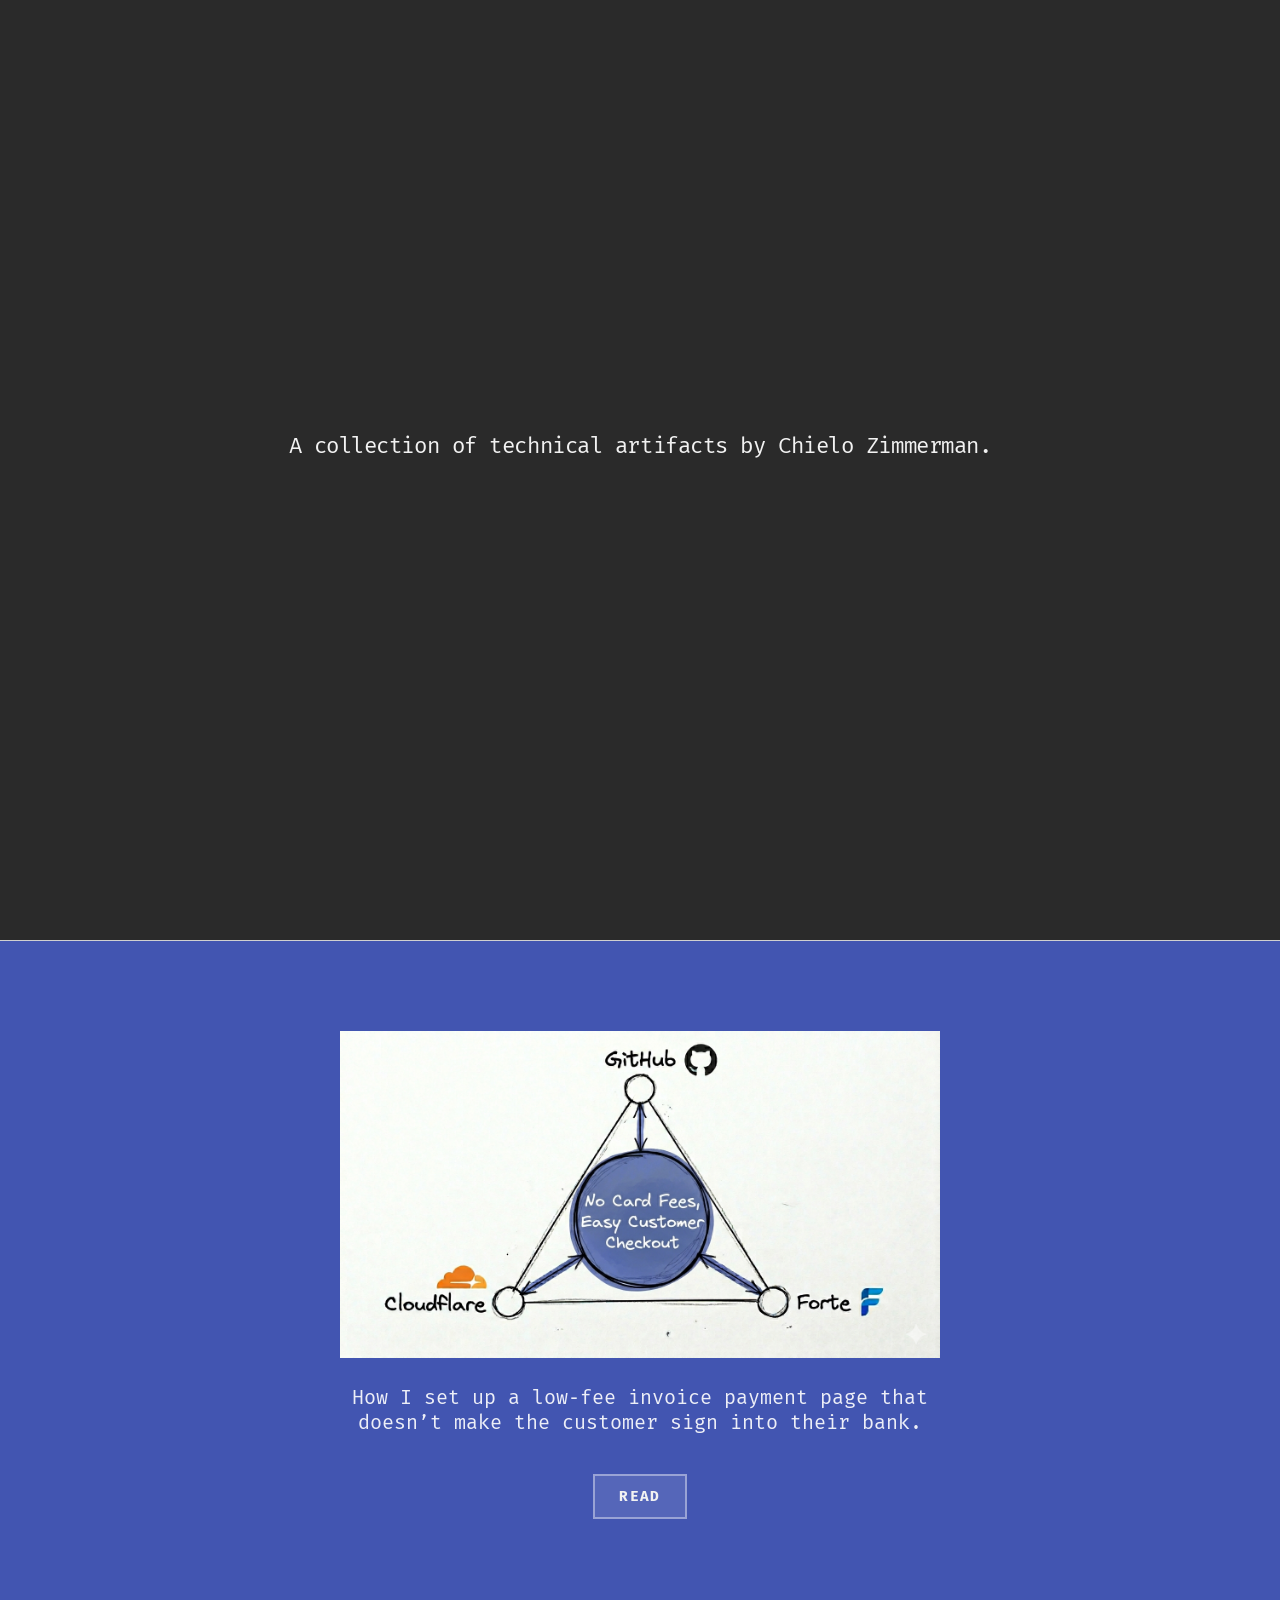
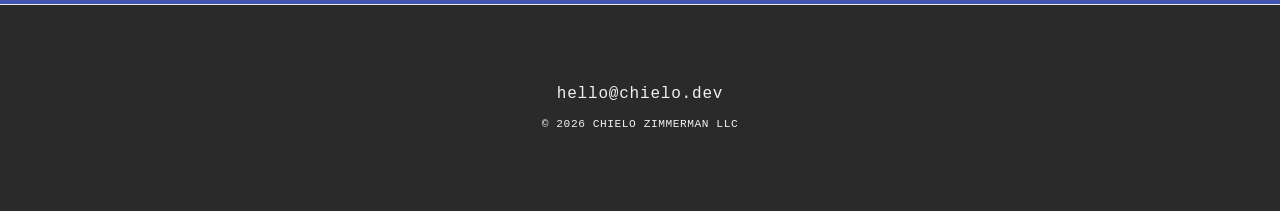
==== index.html @ 282011fb "cleans up more design, names images" ====
<!DOCTYPE html>
<html lang="en">
<head>
    <meta charset="UTF-8">
    <meta name="viewport" content="width=device-width, initial-scale=1.0">
    <title>A collection of technical artifacts by Chielo Zimmerman.</title>
    <link rel="stylesheet" href="styles.css">
    <link href="https://fonts.googleapis.com/css2?family=Fira+Mono&display=swap" rel="stylesheet">
</head>
<body>
   
    <section class="hero">
         <h1>A collection of technical artifacts by Chielo&nbspZimmerman.</h1>
    </section>

    
    <article class="article-preview post-forte">
        <div class="content-wrapper">
          <img src="../images/low-fee-checkout-preview.png" alt="Github, Cloudfront and Forte = no card fees, easy customer checkout" class="responsive-img">
          <h2>How I set up a low‑fee invoice payment page that doesn’t make the customer sign into their bank.</h2>
          <a href="/projects/low-fee-customer-friendly-ach-payments" class="article-link">READ</a>
       </div>
    </article>


    <footer>
      <p class="footer-email">hello@chielo.dev</p>
      <p class="footer-copy">© 2026 Chielo Zimmerman LLC</p>
    </footer>

</body>
</html>
---- styles.css ----
@import url('css/index.css');
@import url('css/hero.css');
@import url('css/article.css');
@import url('css/footer.css');


body {
  margin: 0px;
  font-size: 0.75rem;
  font-family: "Fira Mono", monospace;
  background-color: #2a2a2a;
  color: #f2f2f2;
}

.responsive-img {
  margin-bottom: 1.5rem;
  width: 100%;
}
  

a {
  color: white;
}


/* ==========================================================================
   SPECIFIC ARTICLE TEMPLATE THEMES
   ========================================================================== */

.post-forte {
  color: #f2f2f2;
  background: #4255b1;
}

.post-azure {
  background-color: #305036;
  color: #f2f2f2;
}
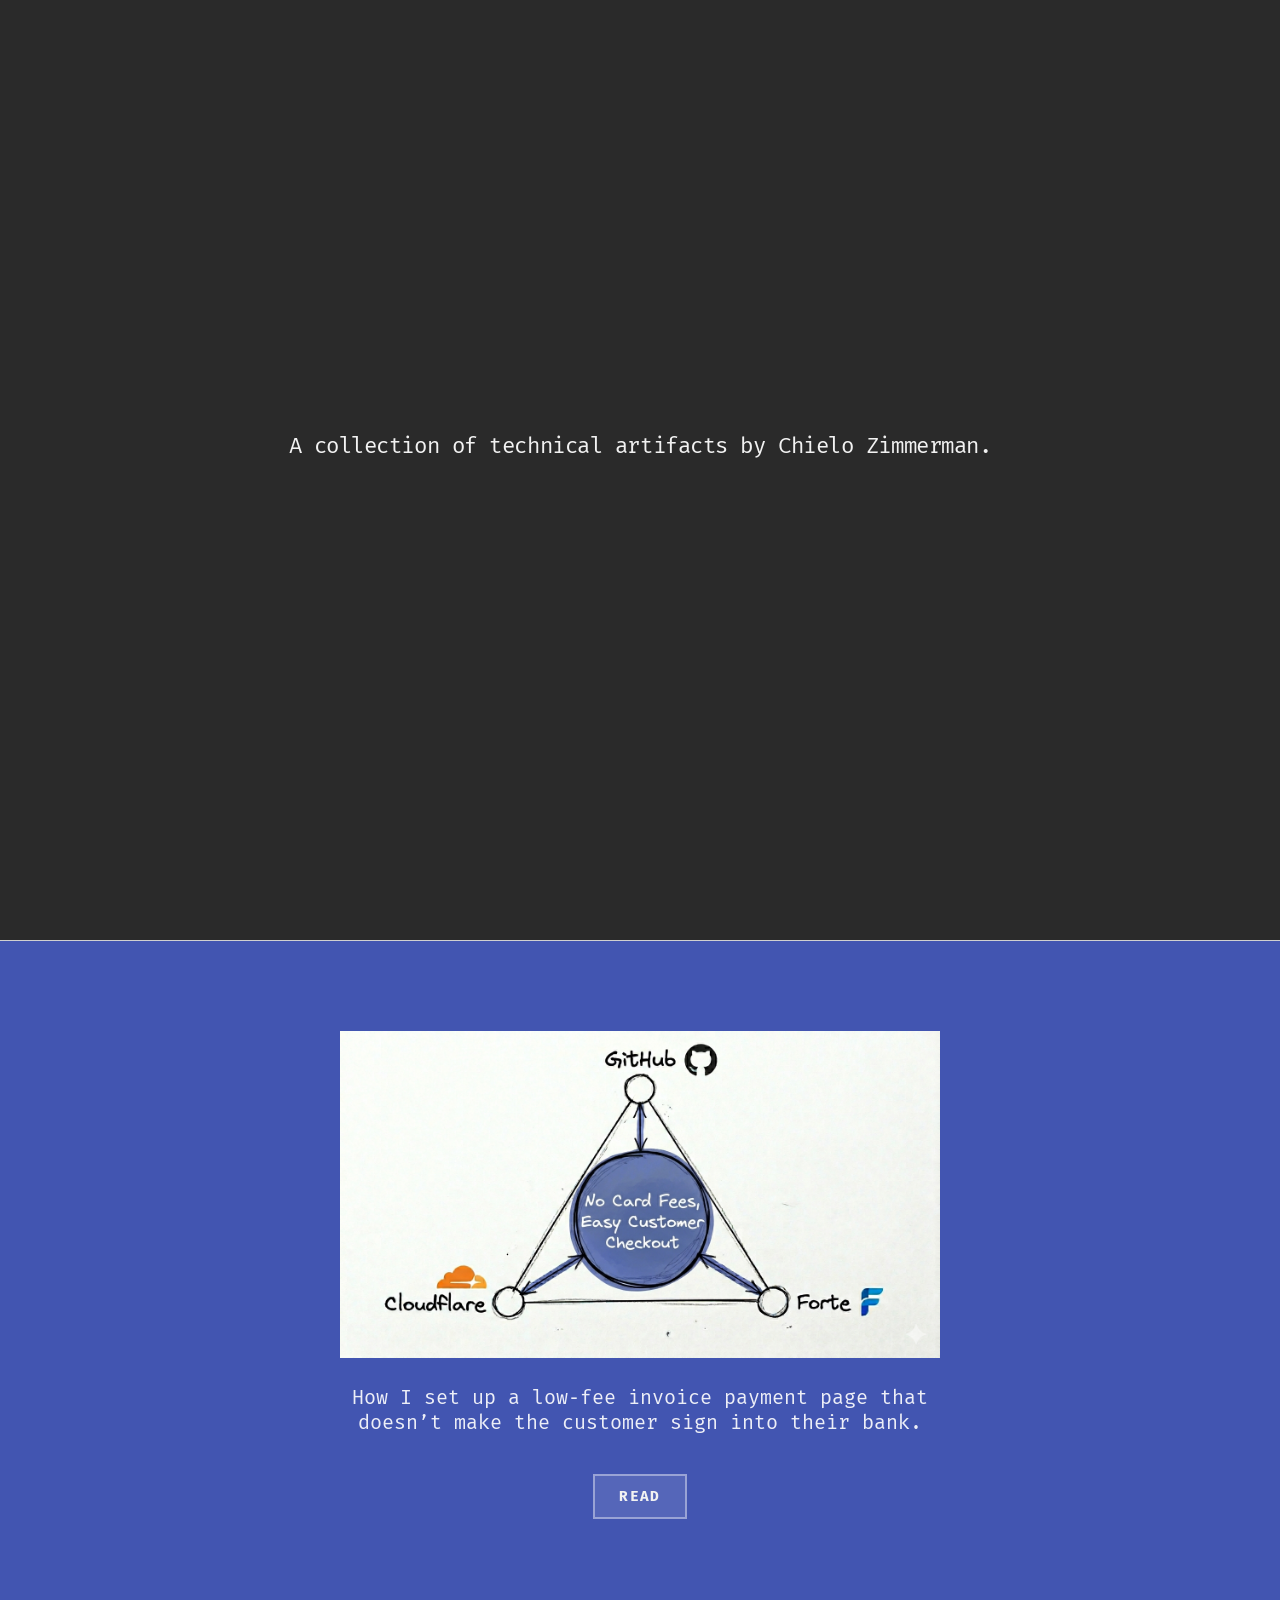
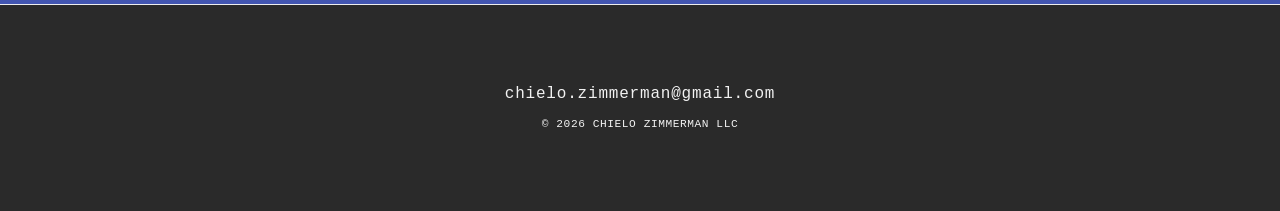
==== commit 0292feb9: "cleans up some development artifacts" ====
--- a/index.html
+++ b/index.html
@@ -16,7 +16,7 @@
     
     <article class="article-preview post-forte">
         <div class="content-wrapper">
-          <img src="../images/low-fee-checkout-preview.png" alt="Github, Cloudfront and Forte = no card fees, easy customer checkout" class="responsive-img">
+          <img src="/projects/images/low-fee-checkout-preview.png" alt="Github, Cloudfront and Forte = no card fees, easy customer checkout" class="responsive-img">
           <h2>How I set up a low‑fee invoice payment page that doesn’t make the customer sign into their bank.</h2>
           <a href="/projects/low-fee-customer-friendly-ach-payments" class="article-link">READ</a>
        </div>
@@ -24,7 +24,7 @@
 
 
     <footer>
-      <p class="footer-email">hello@chielo.dev</p>
+      <p class="footer-email">chielo.zimmerman@gmail.com</p>
       <p class="footer-copy">© 2026 Chielo Zimmerman LLC</p>
     </footer>
 
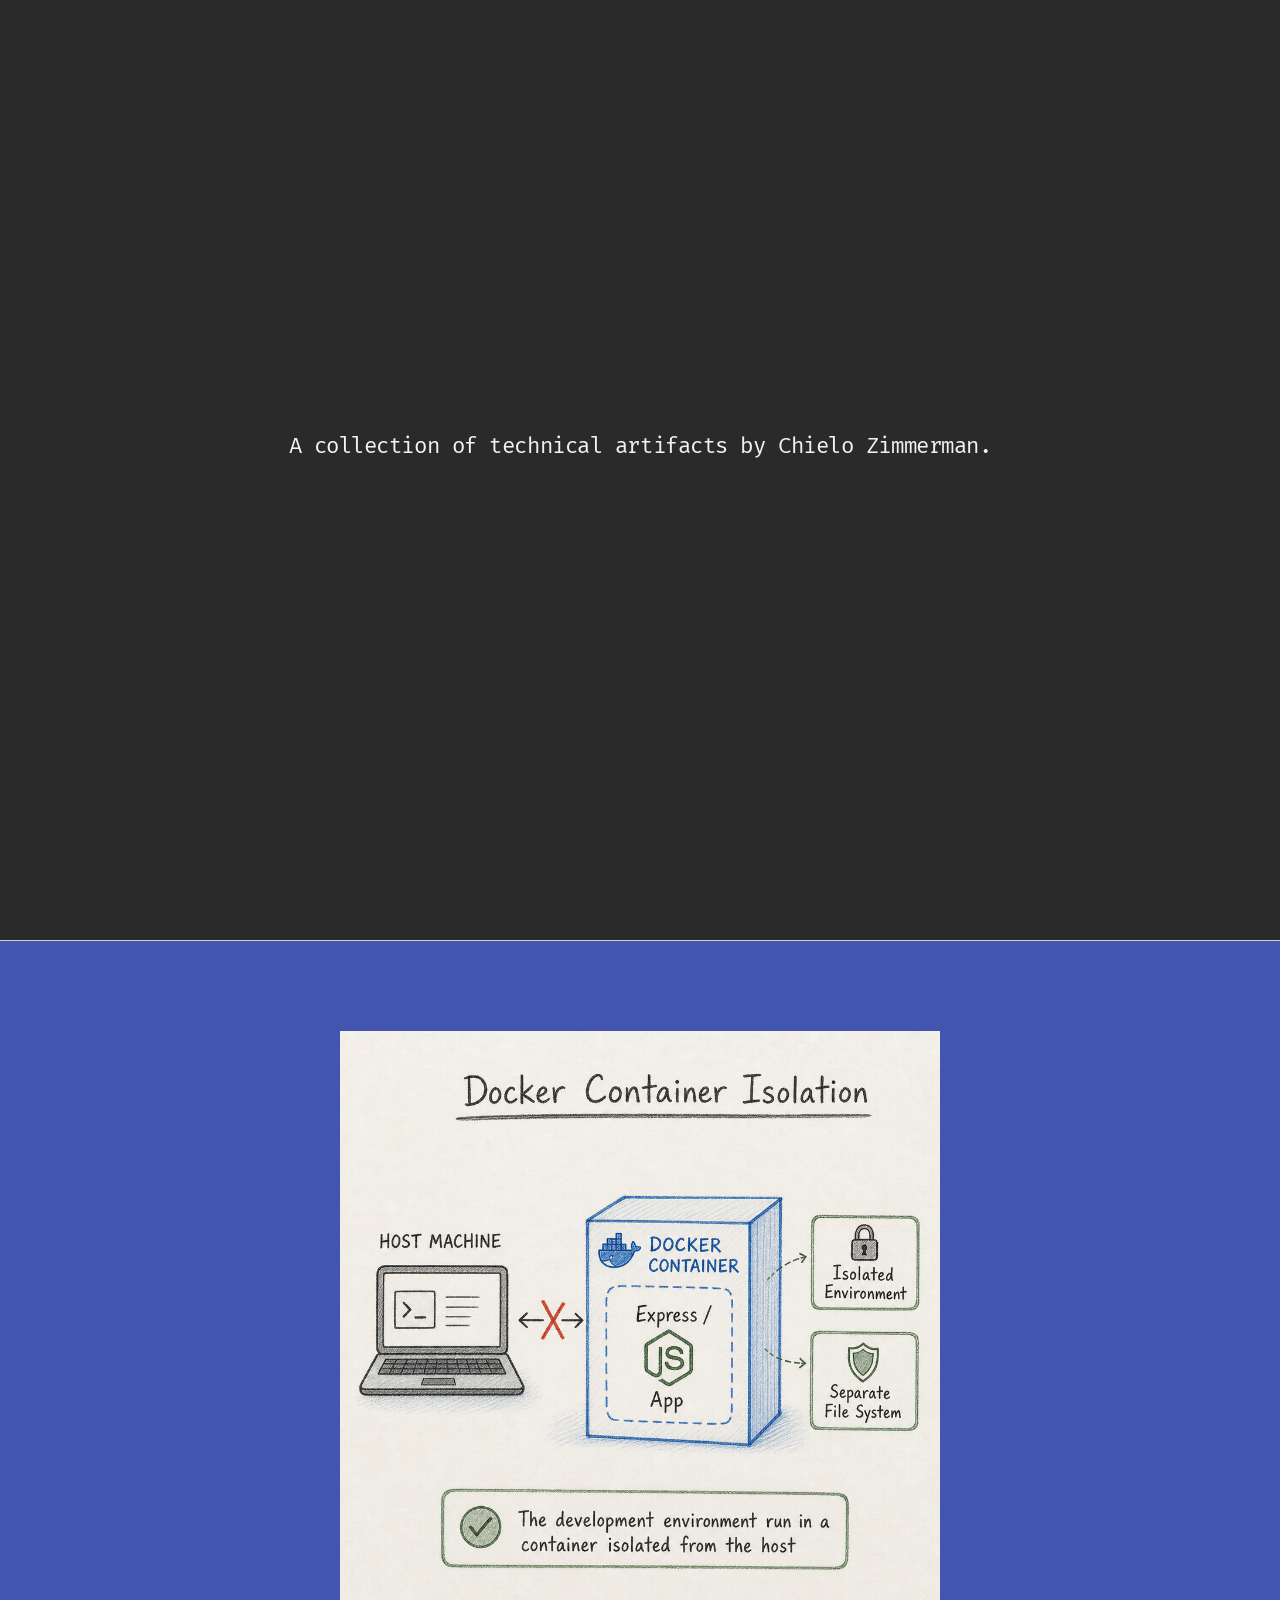
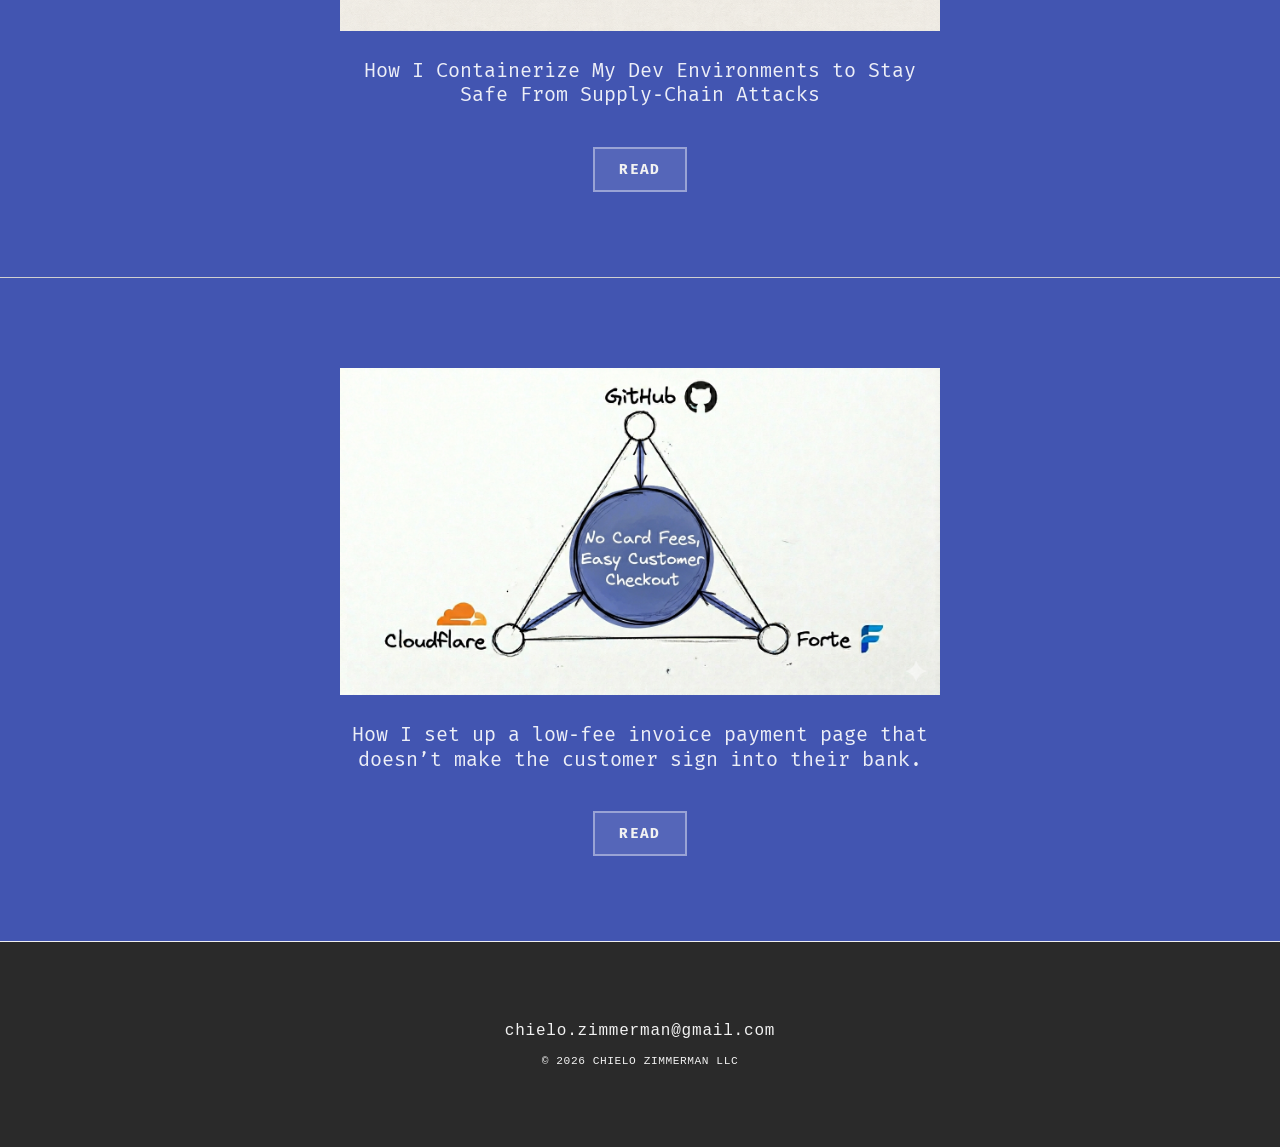
==== commit a250f157: "adds containerization blog article" ====
--- a/index.html
+++ b/index.html
@@ -8,12 +8,19 @@
     <link href="https://fonts.googleapis.com/css2?family=Fira+Mono&display=swap" rel="stylesheet">
 </head>
 <body>
-   
+
     <section class="hero">
          <h1>A collection of technical artifacts by Chielo&nbspZimmerman.</h1>
     </section>
 
-    
+    <article class="article-preview post-forte">
+        <div class="content-wrapper">
+          <img src="/projects/images/dockerized_env.png" alt="Building a Secure Express App Inside a Docker Container" class="responsive-img">
+          <h2>How I Containerize My Dev Environments to Stay Safe From Supply‑Chain Attacks</h2>
+          <a href="/projects/express-docker-build.html" class="article-link">READ</a>
+       </div>
+    </article>
+
     <article class="article-preview post-forte">
         <div class="content-wrapper">
           <img src="/projects/images/low-fee-checkout-preview.png" alt="Github, Cloudfront and Forte = no card fees, easy customer checkout" class="responsive-img">
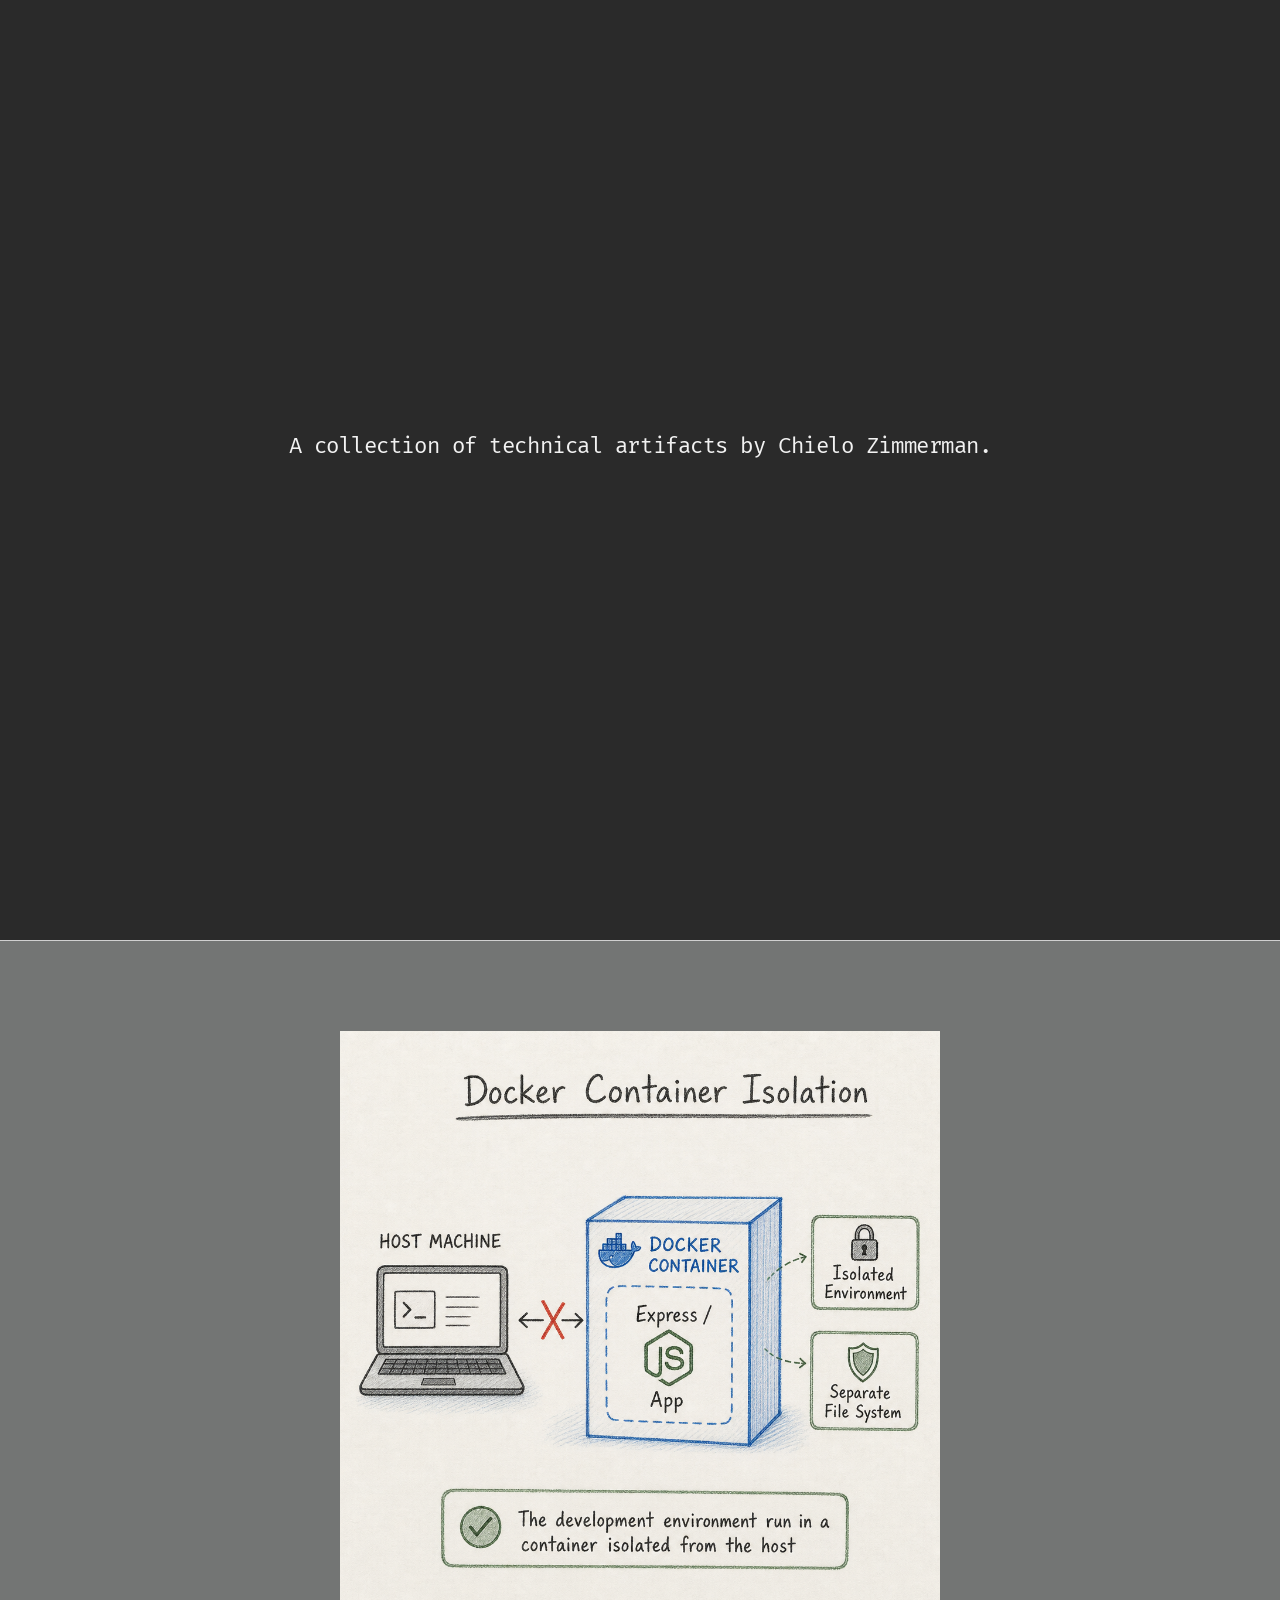
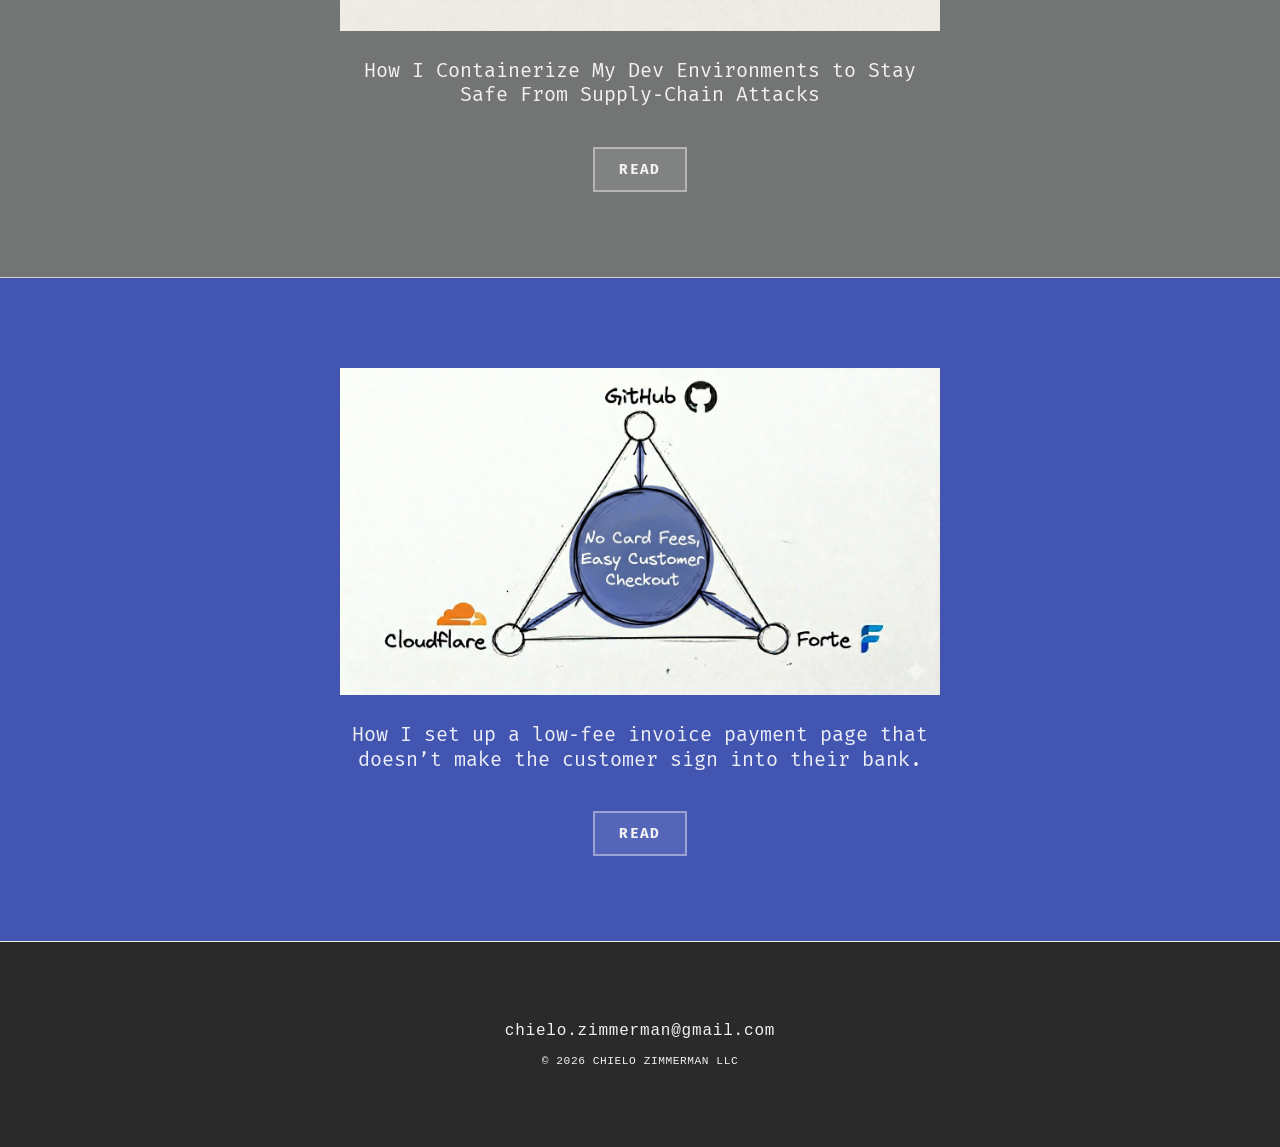
==== commit fef1bdd2: "updates containerization blog article" ====
--- a/index.html
+++ b/index.html
@@ -13,7 +13,7 @@
          <h1>A collection of technical artifacts by Chielo&nbspZimmerman.</h1>
     </section>
 
-    <article class="article-preview post-forte">
+    <article class="article-preview post-dockerized-node">
         <div class="content-wrapper">
           <img src="/projects/images/dockerized_env.png" alt="Building a Secure Express App Inside a Docker Container" class="responsive-img">
           <h2>How I Containerize My Dev Environments to Stay Safe From Supply‑Chain Attacks</h2>
--- a/styles.css
+++ b/styles.css
@@ -16,7 +16,7 @@
   margin-bottom: 1.5rem;
   width: 100%;
 }
-  
+
 
 a {
   color: white;
@@ -32,7 +32,7 @@
   background: #4255b1;
 }
 
-.post-azure {
-  background-color: #305036;
+.post-dockerized-node {
+  background-color: #737574;
   color: #f2f2f2;
 }
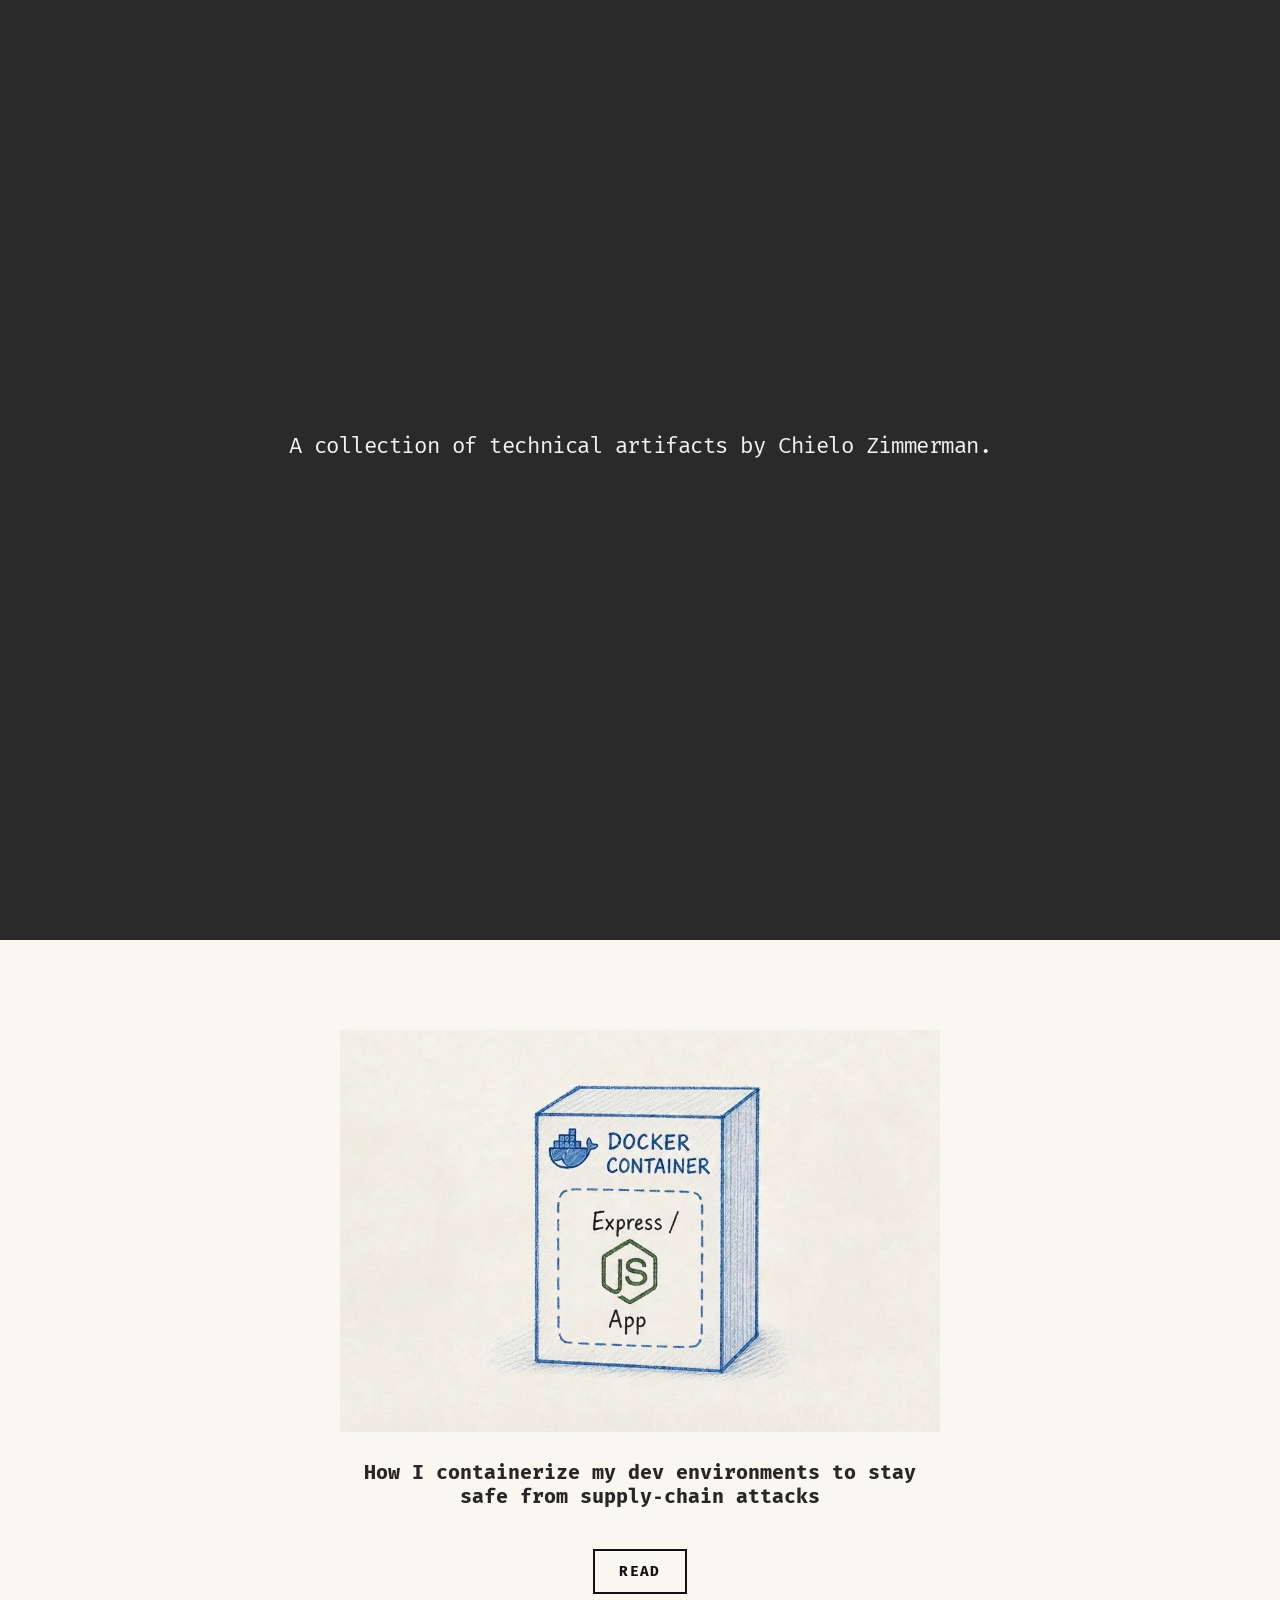
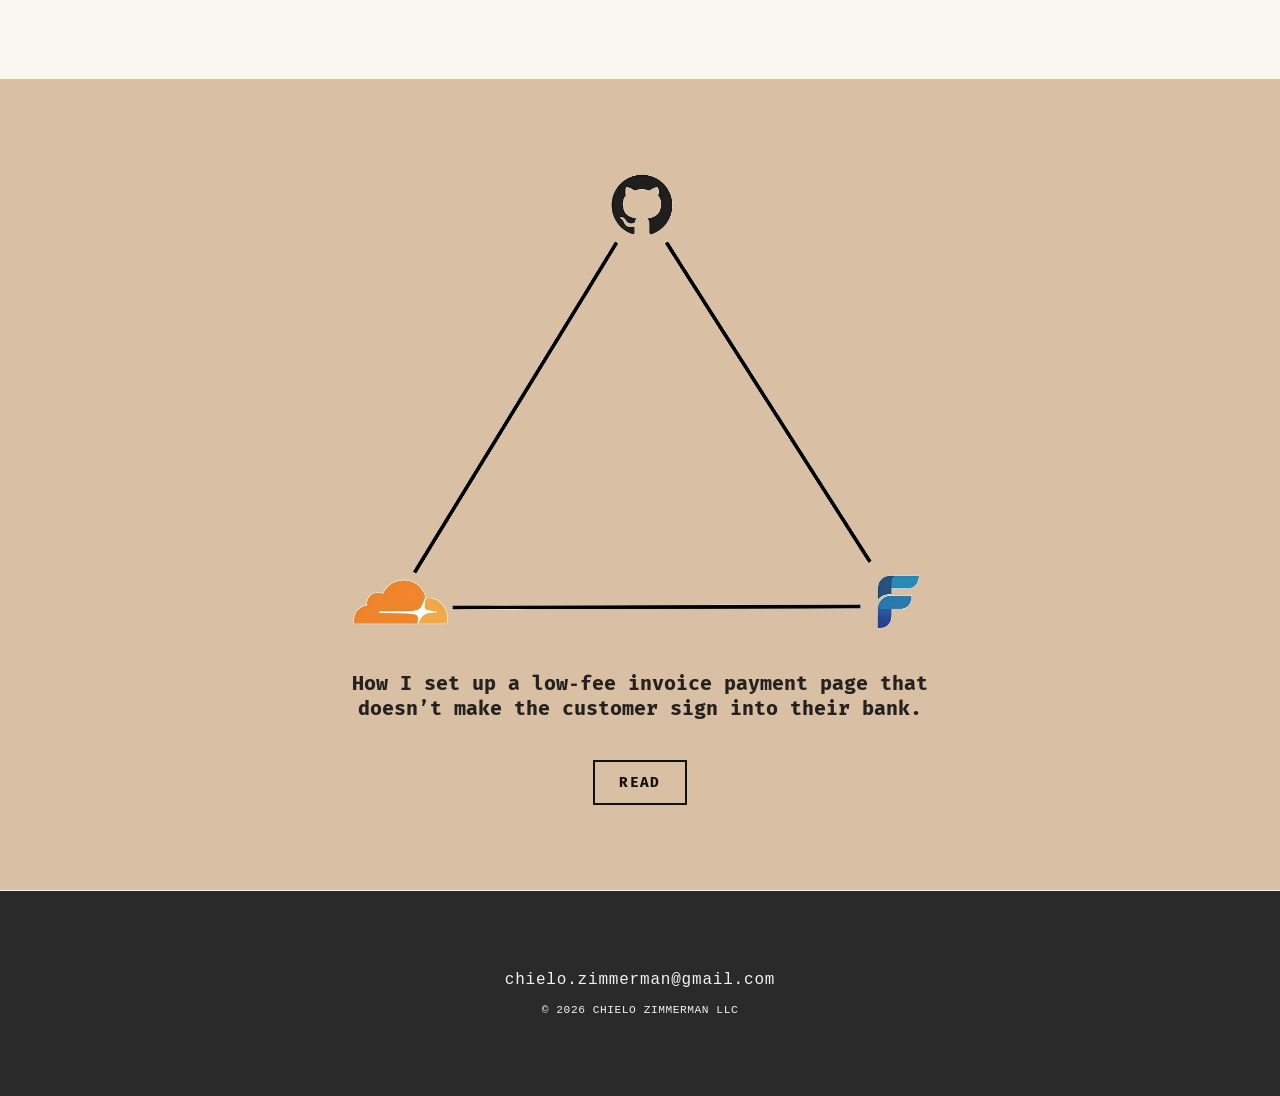
==== commit d9ef1477: "updates design and other details" ====
--- a/index.html
+++ b/index.html
@@ -16,7 +16,7 @@
     <article class="article-preview post-dockerized-node">
         <div class="content-wrapper">
           <img src="/projects/images/dockerized_env.png" alt="Building a Secure Express App Inside a Docker Container" class="responsive-img">
-          <h2>How I Containerize My Dev Environments to Stay Safe From Supply‑Chain Attacks</h2>
+          <h2>How I containerize my dev environments to stay safe from supply‑chain attacks</h2>
           <a href="/projects/express-docker-build.html" class="article-link">READ</a>
        </div>
     </article>
--- a/styles.css
+++ b/styles.css
@@ -1,3 +1,4 @@
+/* Verbatim Reversion for styles.css */
 @import url('css/index.css');
 @import url('css/hero.css');
 @import url('css/article.css');
@@ -6,7 +7,6 @@
 
 body {
   margin: 0px;
-  font-size: 0.75rem;
   font-family: "Fira Mono", monospace;
   background-color: #2a2a2a;
   color: #f2f2f2;
@@ -19,20 +19,60 @@
 
 
 a {
-  color: white;
+  color: inherit;
+}
+
+.post-dockerized-node {
+    background-color: #faf6f0;
+    color: #111111;
+}
+
+.post-forte {
+  background-color: #d9bfa3;
+  color: #111111;
+}
+
+.post-3 {
+  background-color: #e3005c;
+  color: #ffffff;
 }
 
 
 /* ==========================================================================
    SPECIFIC ARTICLE TEMPLATE THEMES
    ========================================================================== */
+   /*
+.post-7 {
+     background-color: #443933;
+     color: #f2f2f2;
+}
 
-.post-forte {
-  color: #f2f2f2;
-  background: #4255b1;
+.post-6 {
+     background-color: #f2f0ea;
+     color: #111111;
+}
+
+.post-5 {
+     background-color: #5a6157;
+     color: #ffffff;
+}
+
+.post-4 {
+     background-color: #593e2b;
+     color: #ffffff;
+}
+
+.post-3 {
+     background-color: #f2f0ea;
+     color: #111111;
 }
 
 .post-dockerized-node {
-  background-color: #737574;
-  color: #f2f2f2;
+  background-color: #4a463f;
+  color: #ffffff;
 }
+
+.post-forte {
+  background: #793427;
+  color: #ffffff;
+}  */
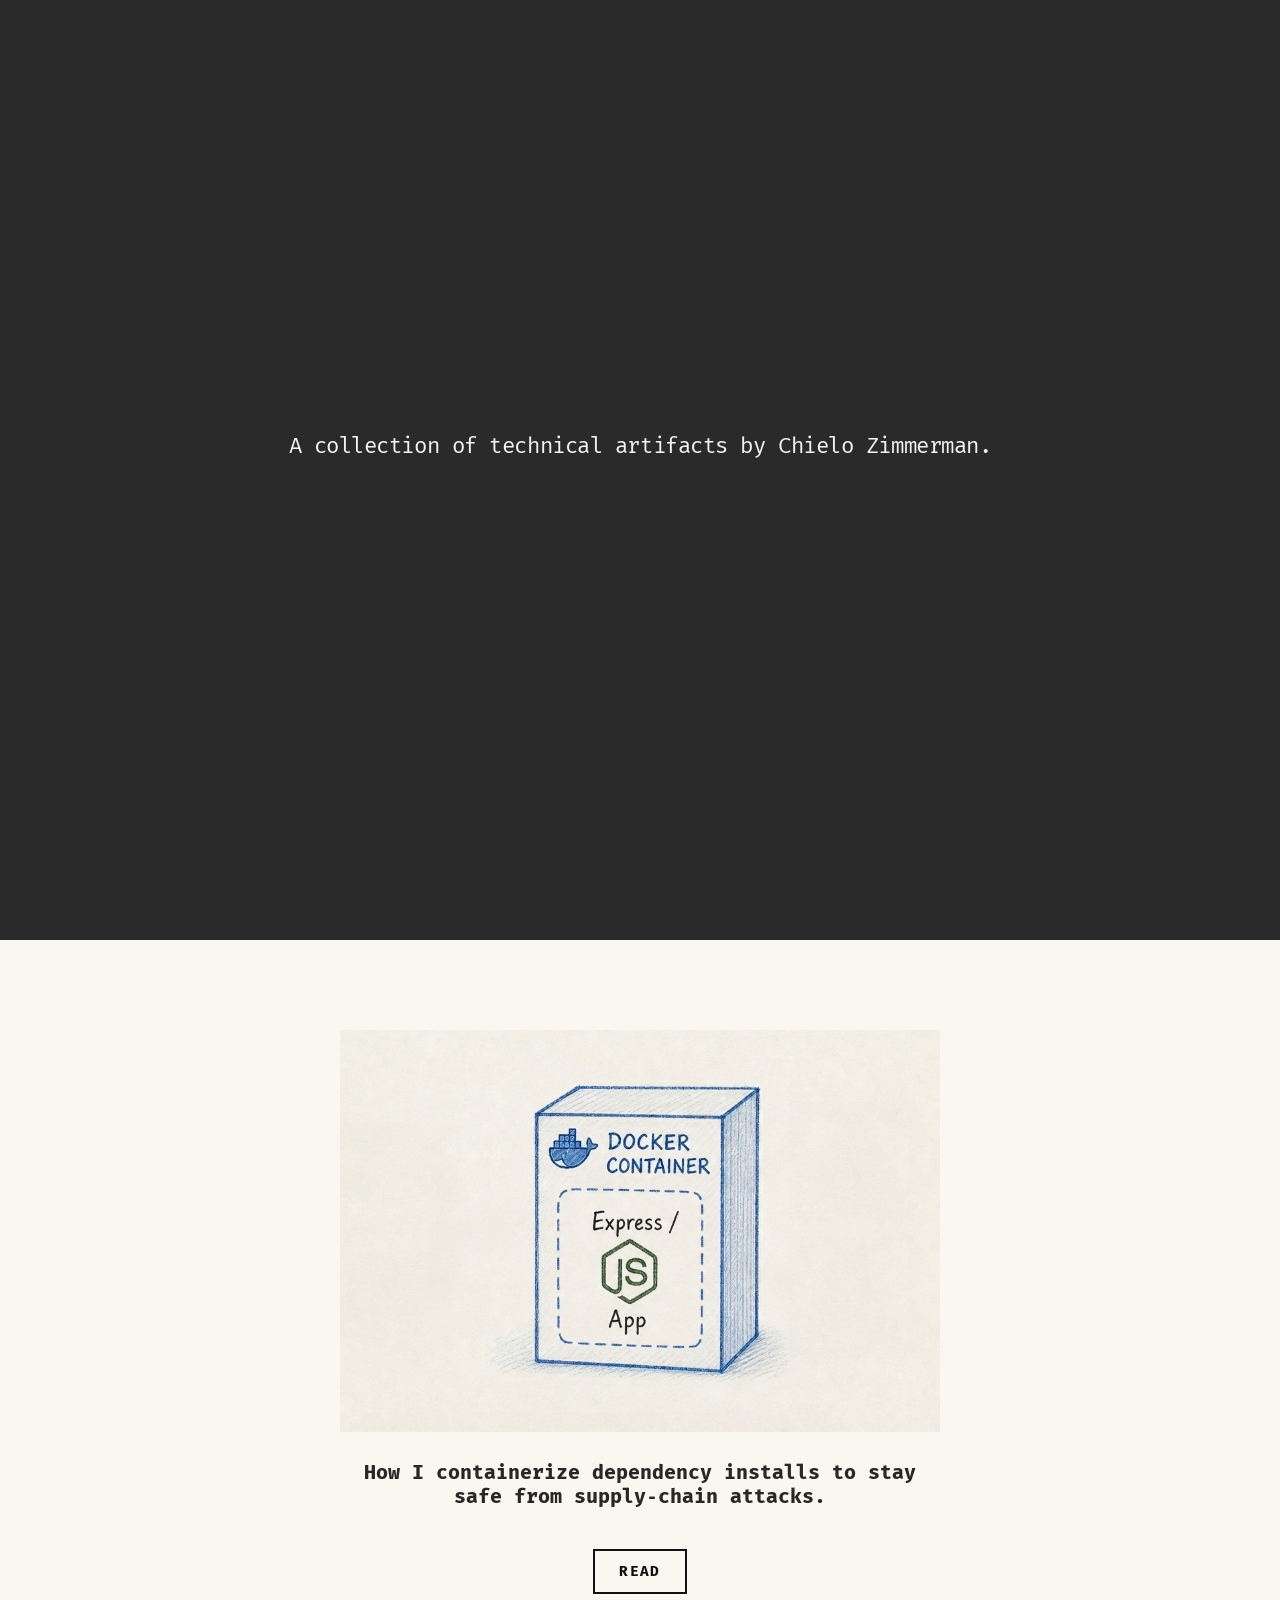
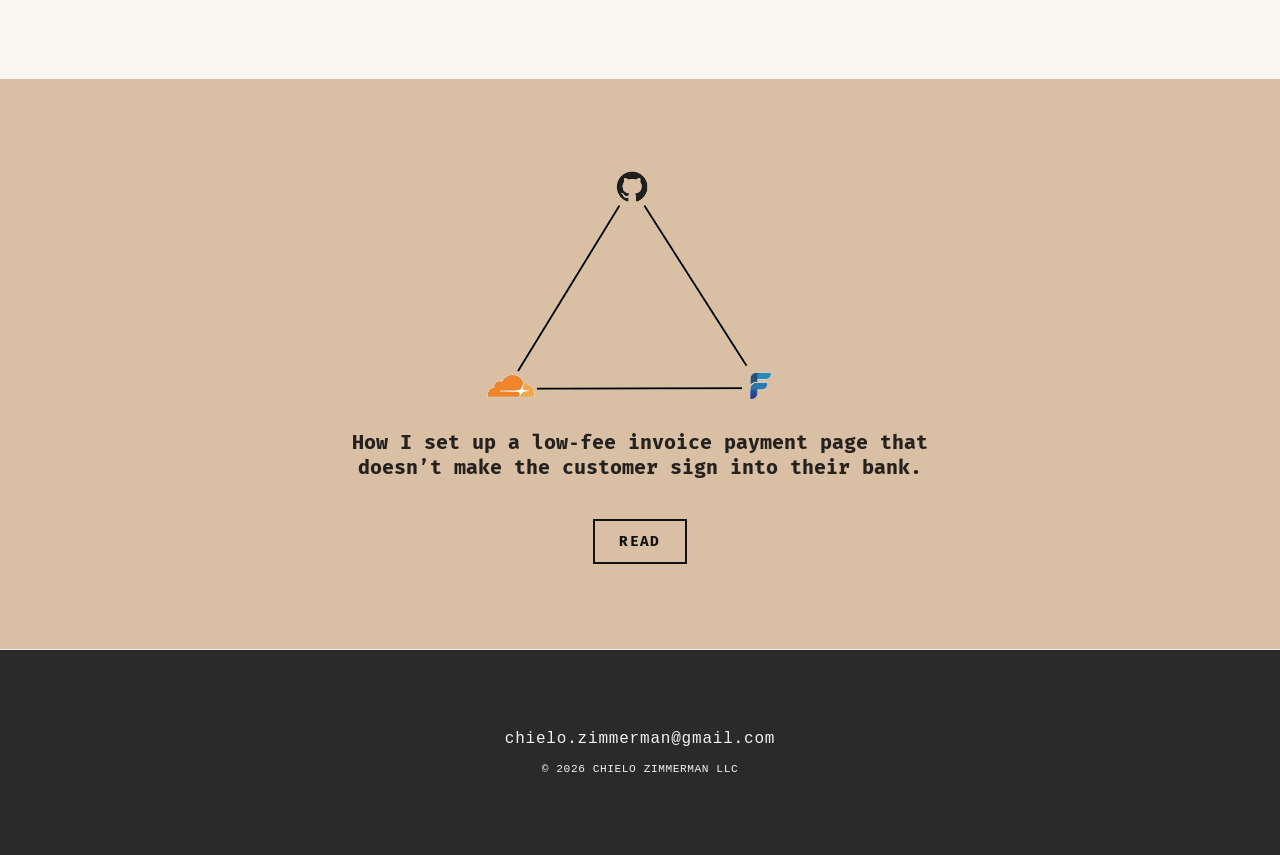
==== commit ab8008d2: "revises containerization blog post" ====
--- a/index.html
+++ b/index.html
@@ -14,16 +14,17 @@
     </section>
 
     <article class="article-preview post-dockerized-node">
-        <div class="content-wrapper">
-          <img src="/projects/images/dockerized_env.png" alt="Building a Secure Express App Inside a Docker Container" class="responsive-img">
-          <h2>How I containerize my dev environments to stay safe from supply‑chain attacks</h2>
-          <a href="/projects/express-docker-build.html" class="article-link">READ</a>
-       </div>
+      <div class="content-wrapper">
+        <img src="/projects/images/dockerized_env.png" alt="Diagram of a containerized node app" class="responsive-img">
+        <h2>How I containerize dependency installs to stay safe from supply‑chain attacks.</h2>
+        <a href="/projects/express-docker-build.html" class="article-link">READ</a>
+      </div>
     </article>
+
 
     <article class="article-preview post-forte">
         <div class="content-wrapper">
-          <img src="/projects/images/low-fee-checkout-preview.png" alt="Github, Cloudfront and Forte = no card fees, easy customer checkout" class="responsive-img">
+          <img src="/projects/images/low-fee-checkout.png" alt="Github, Cloudfront and Forte = no card fees, easy customer checkout" class="responsive-img">
           <h2>How I set up a low‑fee invoice payment page that doesn’t make the customer sign into their bank.</h2>
           <a href="/projects/low-fee-customer-friendly-ach-payments" class="article-link">READ</a>
        </div>
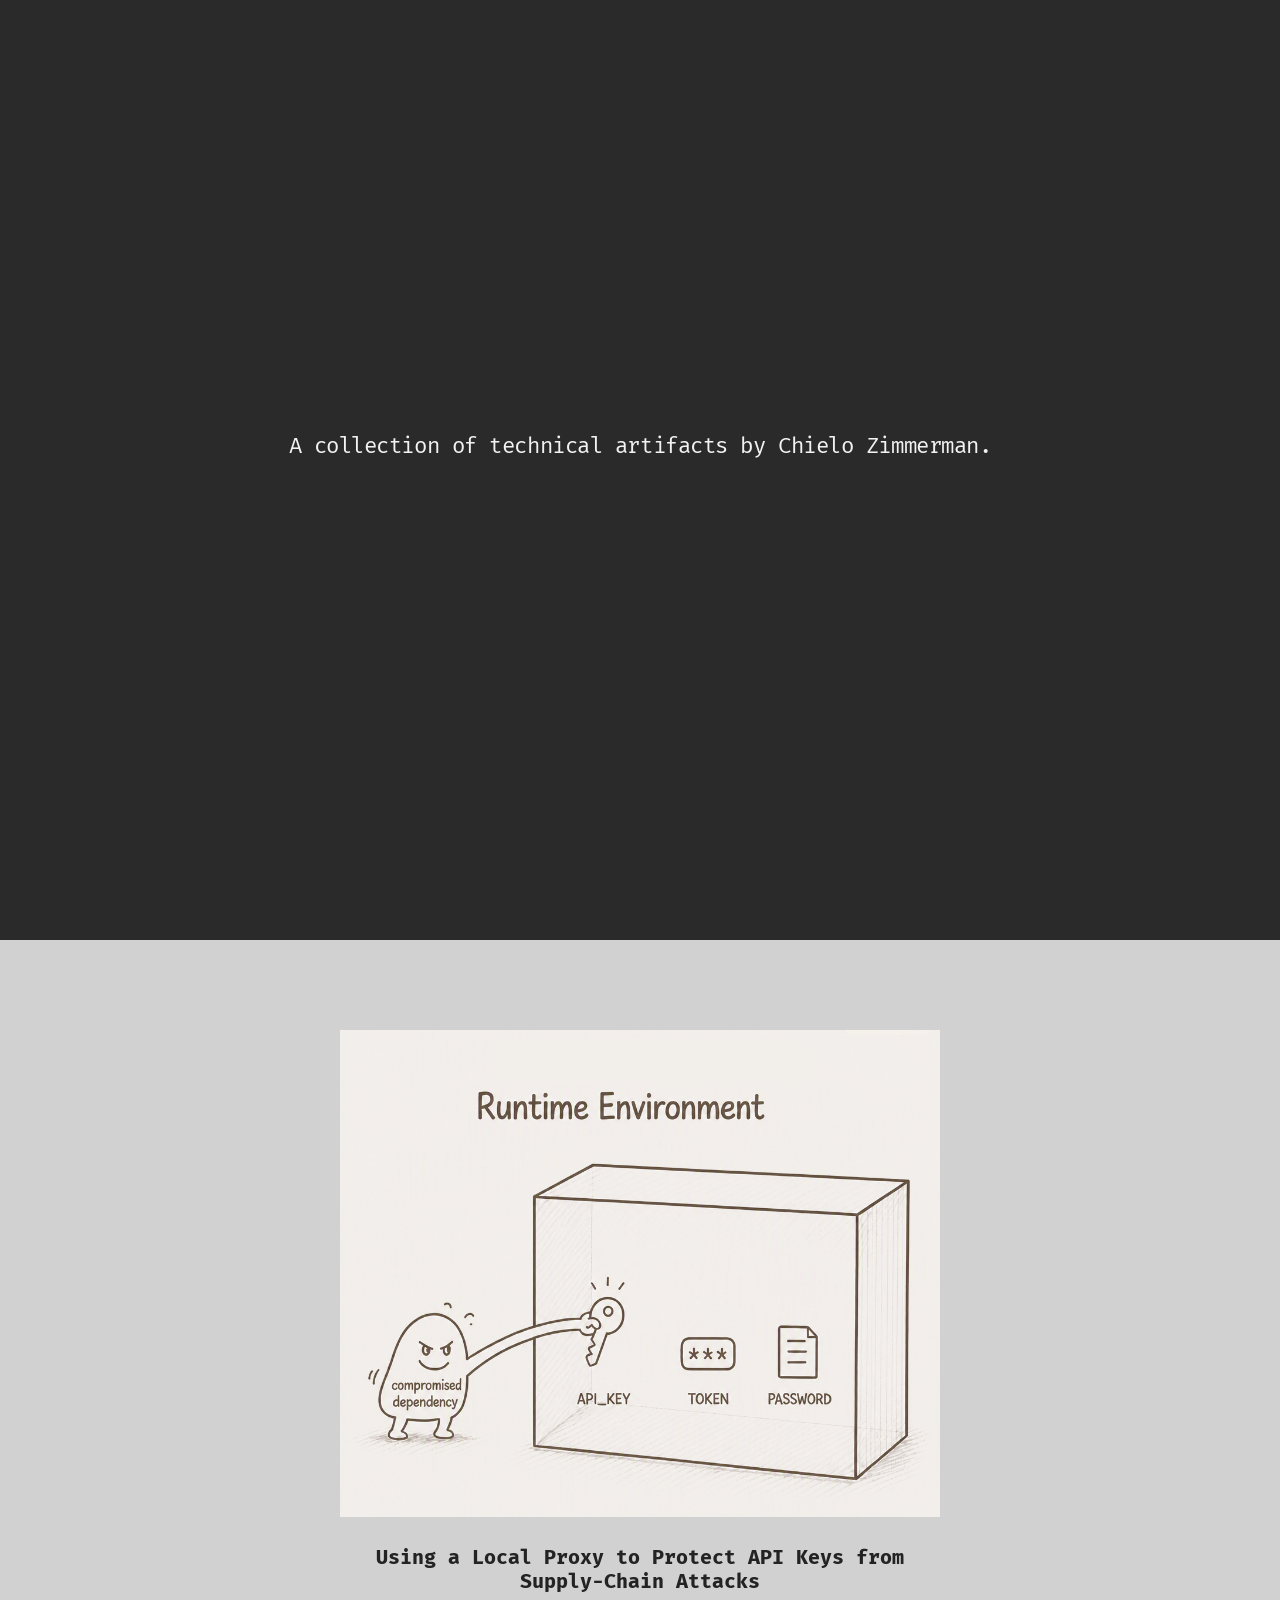
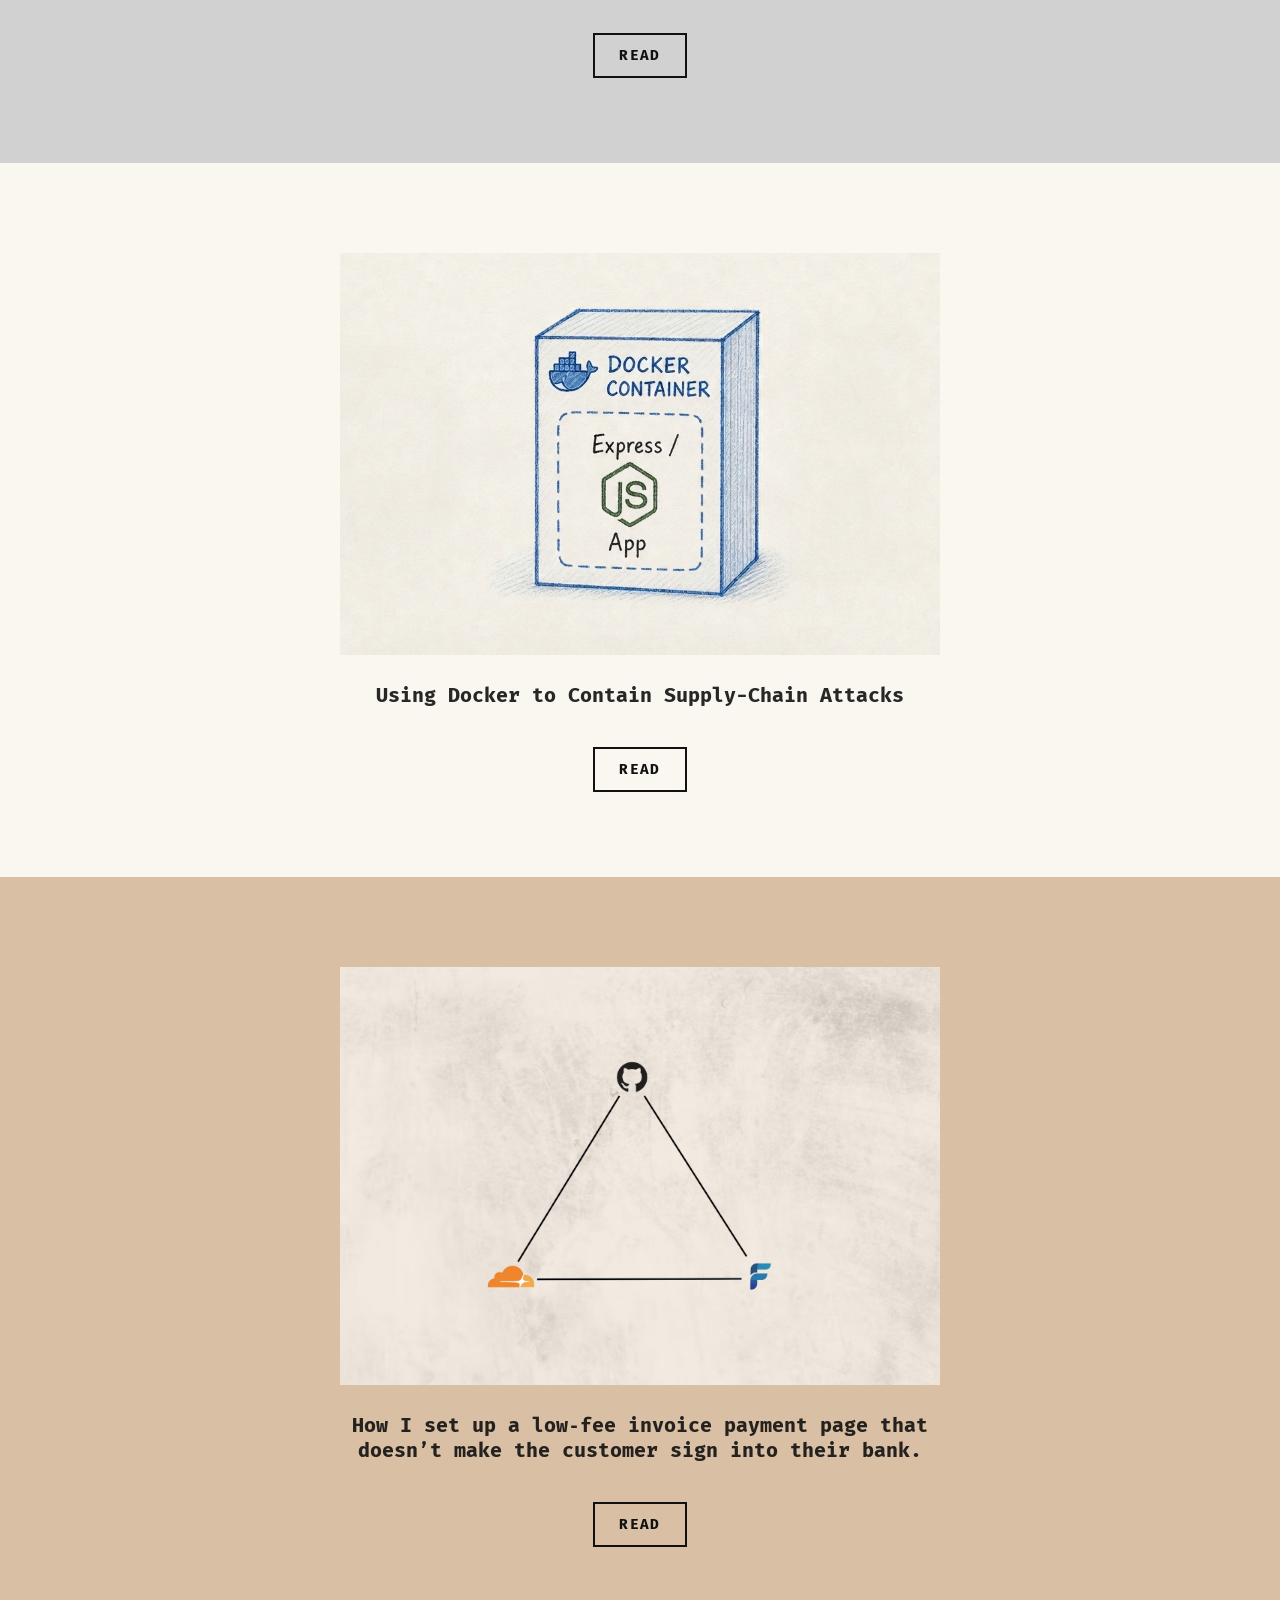
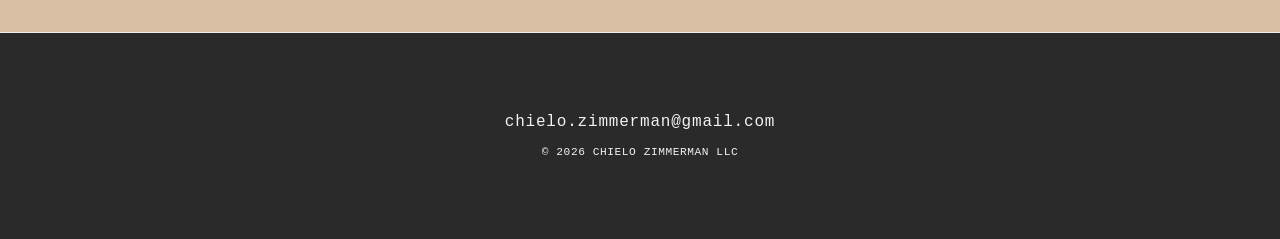
==== commit 88d5fae3: "add proxy protects api keys post, update styles and existing posts" ====
--- a/index.html
+++ b/index.html
@@ -13,10 +13,19 @@
          <h1>A collection of technical artifacts by Chielo&nbspZimmerman.</h1>
     </section>
 
+    <article class="article-preview post-proxy">
+        <div class="content-wrapper">
+          <img src="/projects/images/runtime-environment-compromised-dependency-reaching-in.png" alt="A compromised dependency reaching into the runtime environment to steal an API key" class="responsive-img">
+<h2>Using a Local Proxy to Protect API Keys from Supply-Chain Attacks</h2>
+<a href="/projects/proxy-protect-api-keys.html" class="article-link">READ</a>
+       </div>
+    </article>
+
+
     <article class="article-preview post-dockerized-node">
       <div class="content-wrapper">
         <img src="/projects/images/dockerized_env.png" alt="Diagram of a containerized node app" class="responsive-img">
-        <h2>How I containerize dependency installs to stay safe from supply‑chain attacks.</h2>
+        <h2>Using Docker to Contain Supply-Chain Attacks</h2>
         <a href="/projects/express-docker-build.html" class="article-link">READ</a>
       </div>
     </article>
--- a/styles.css
+++ b/styles.css
@@ -29,6 +29,11 @@
 
 .post-forte {
   background-color: #d9bfa3;
+  color: #111111;
+}
+
+.post-proxy {
+  background-color: #d1d1d2;
   color: #111111;
 }
 
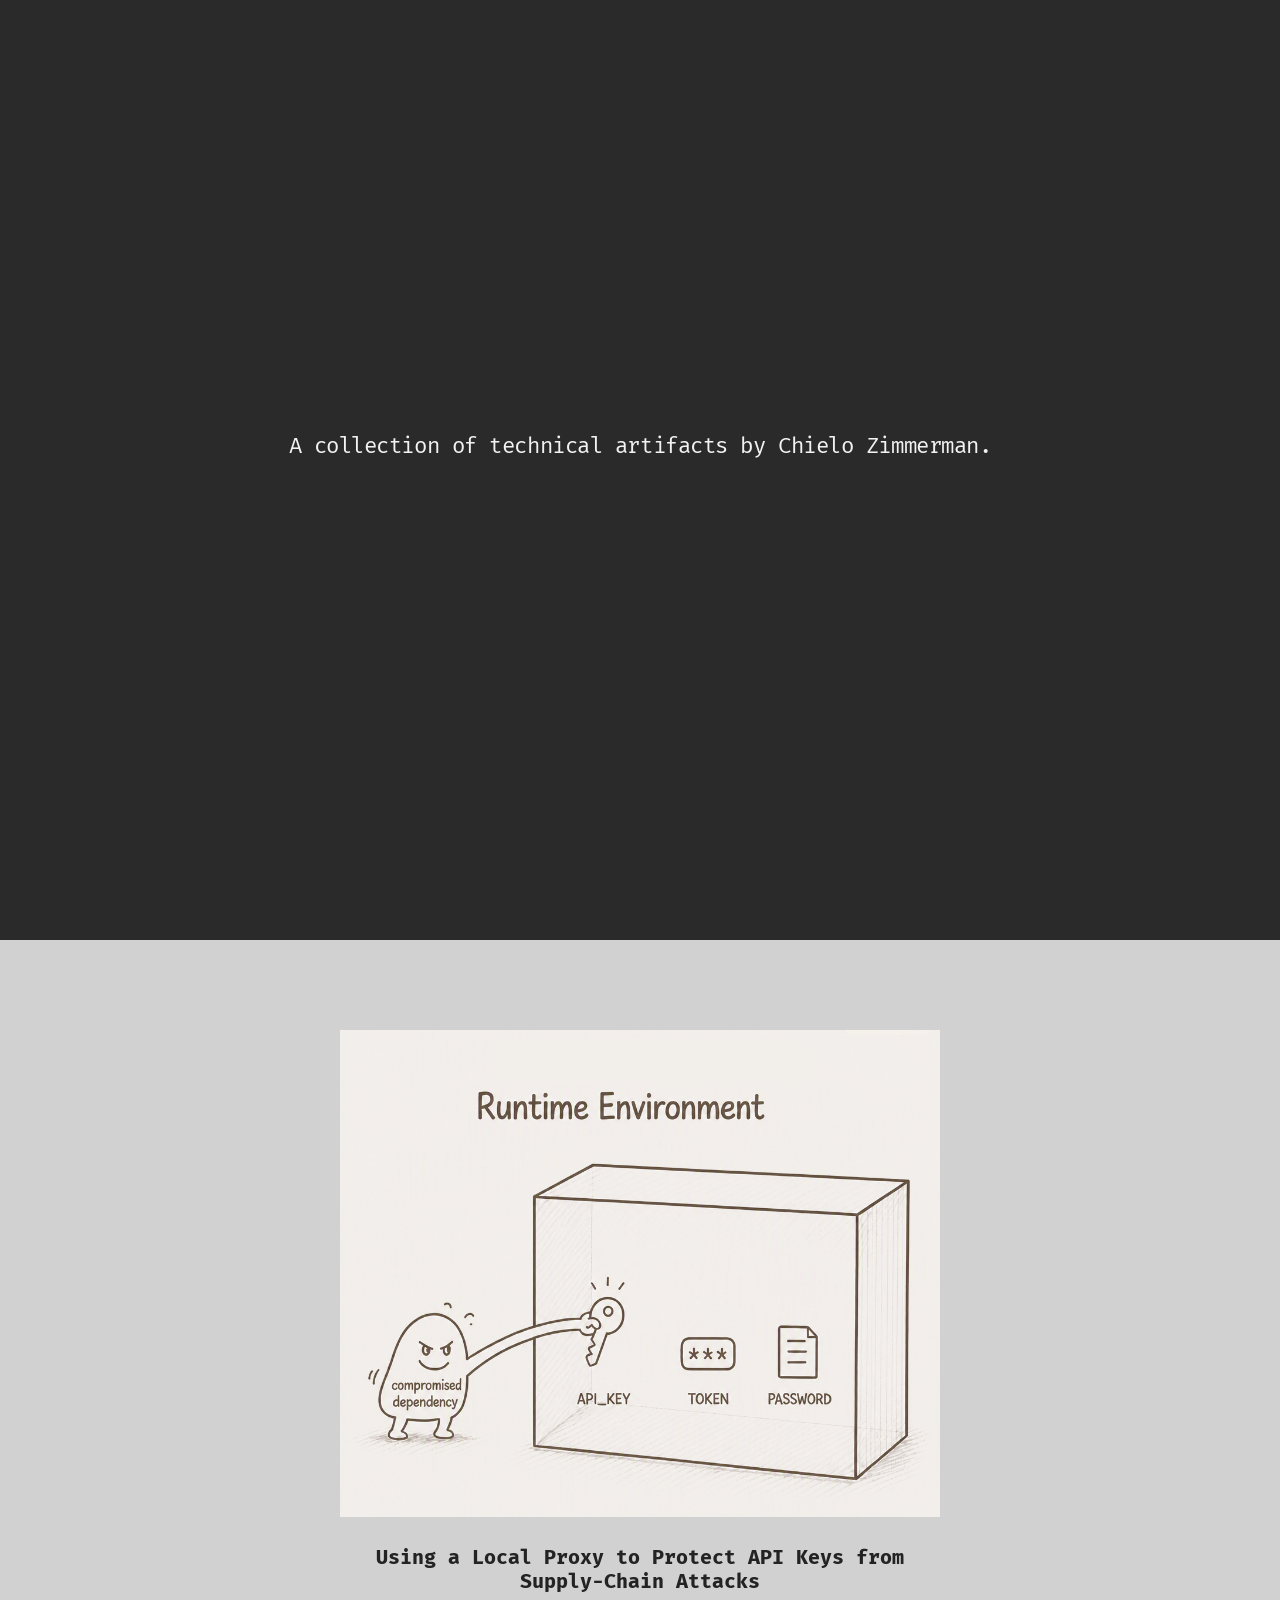
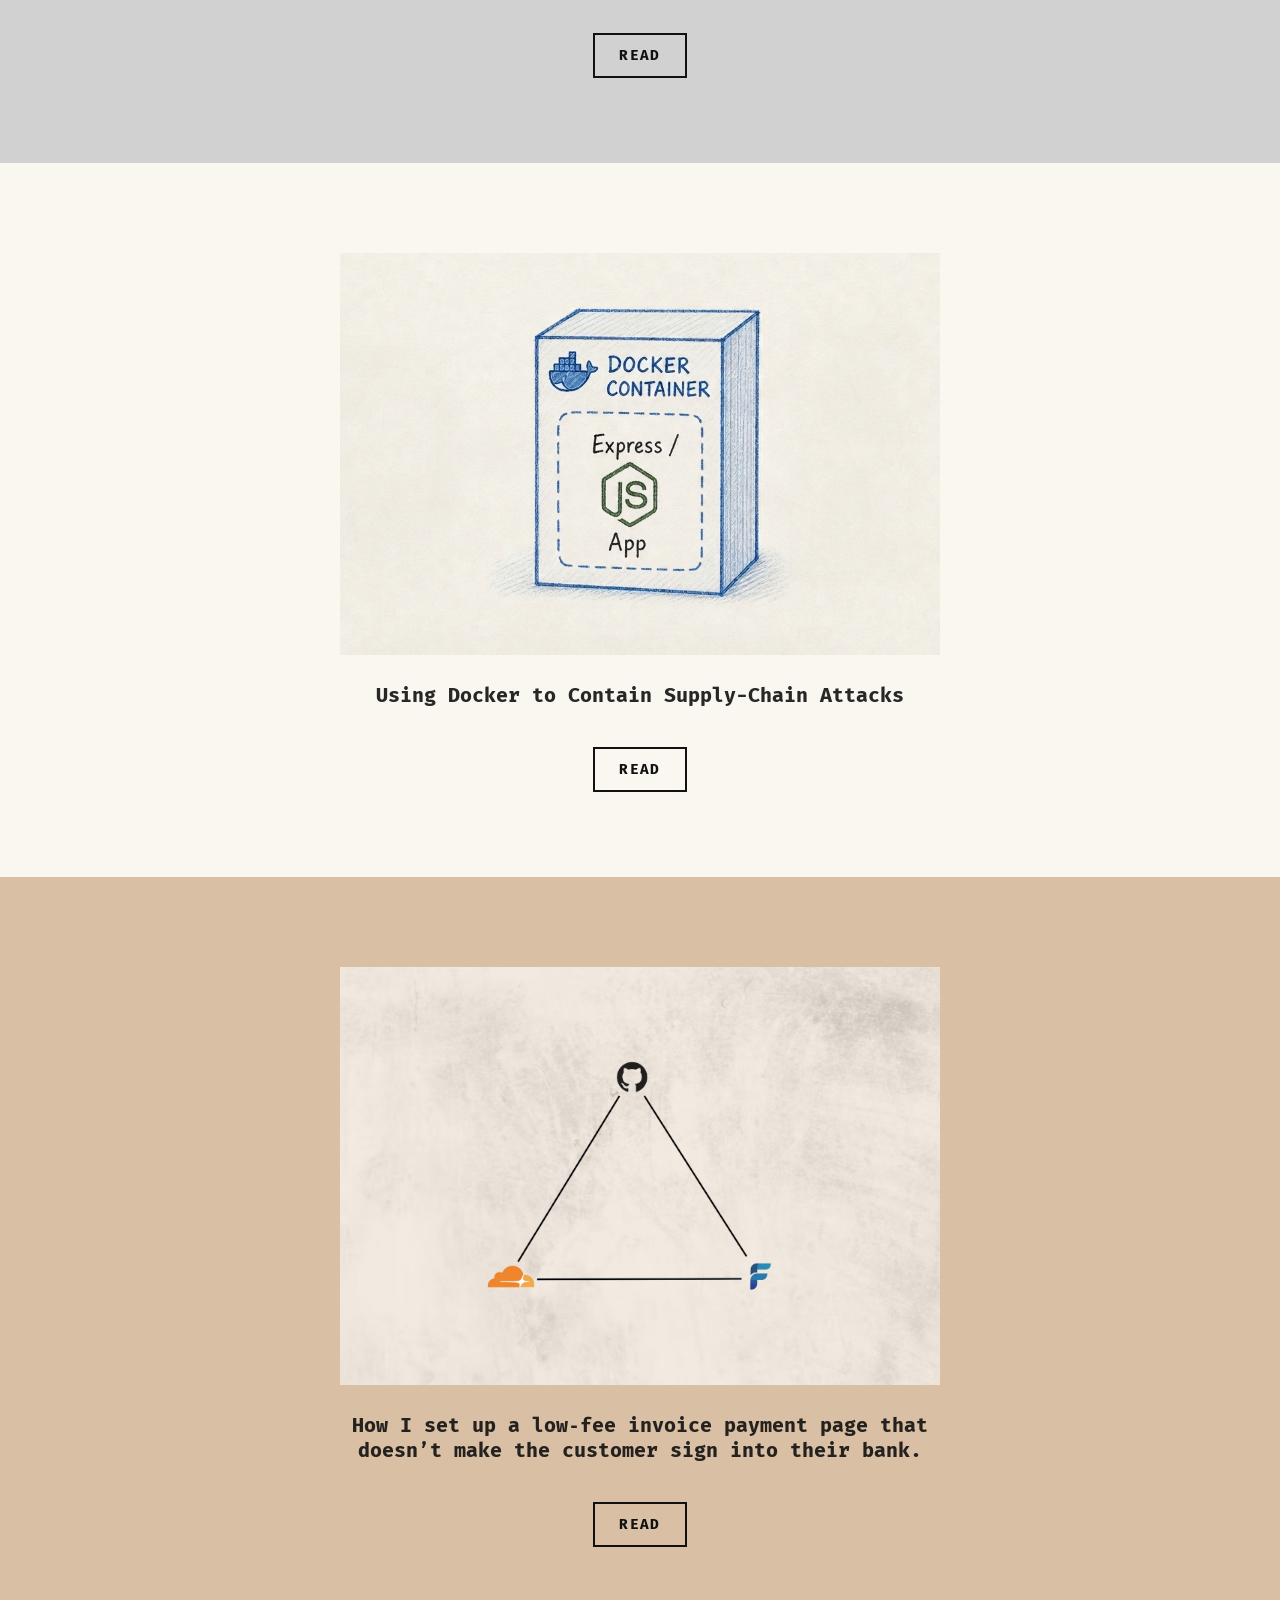
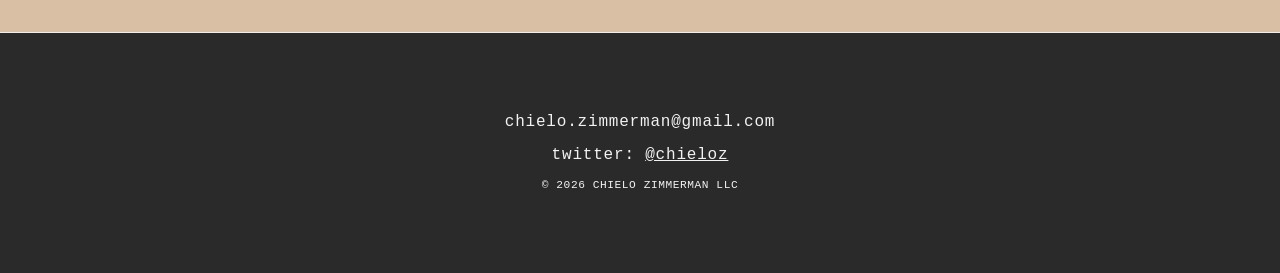
==== commit bd80b21d: "revise project posts and consolidate header styles" ====
--- a/index.html
+++ b/index.html
@@ -42,6 +42,7 @@
 
     <footer>
       <p class="footer-email">chielo.zimmerman@gmail.com</p>
+      <p class="footer-email">twitter: <a href="https://x.com/chieloz" target="_blank" rel="noopener noreferrer">@chieloz</a></p>
       <p class="footer-copy">© 2026 Chielo Zimmerman LLC</p>
     </footer>
 
